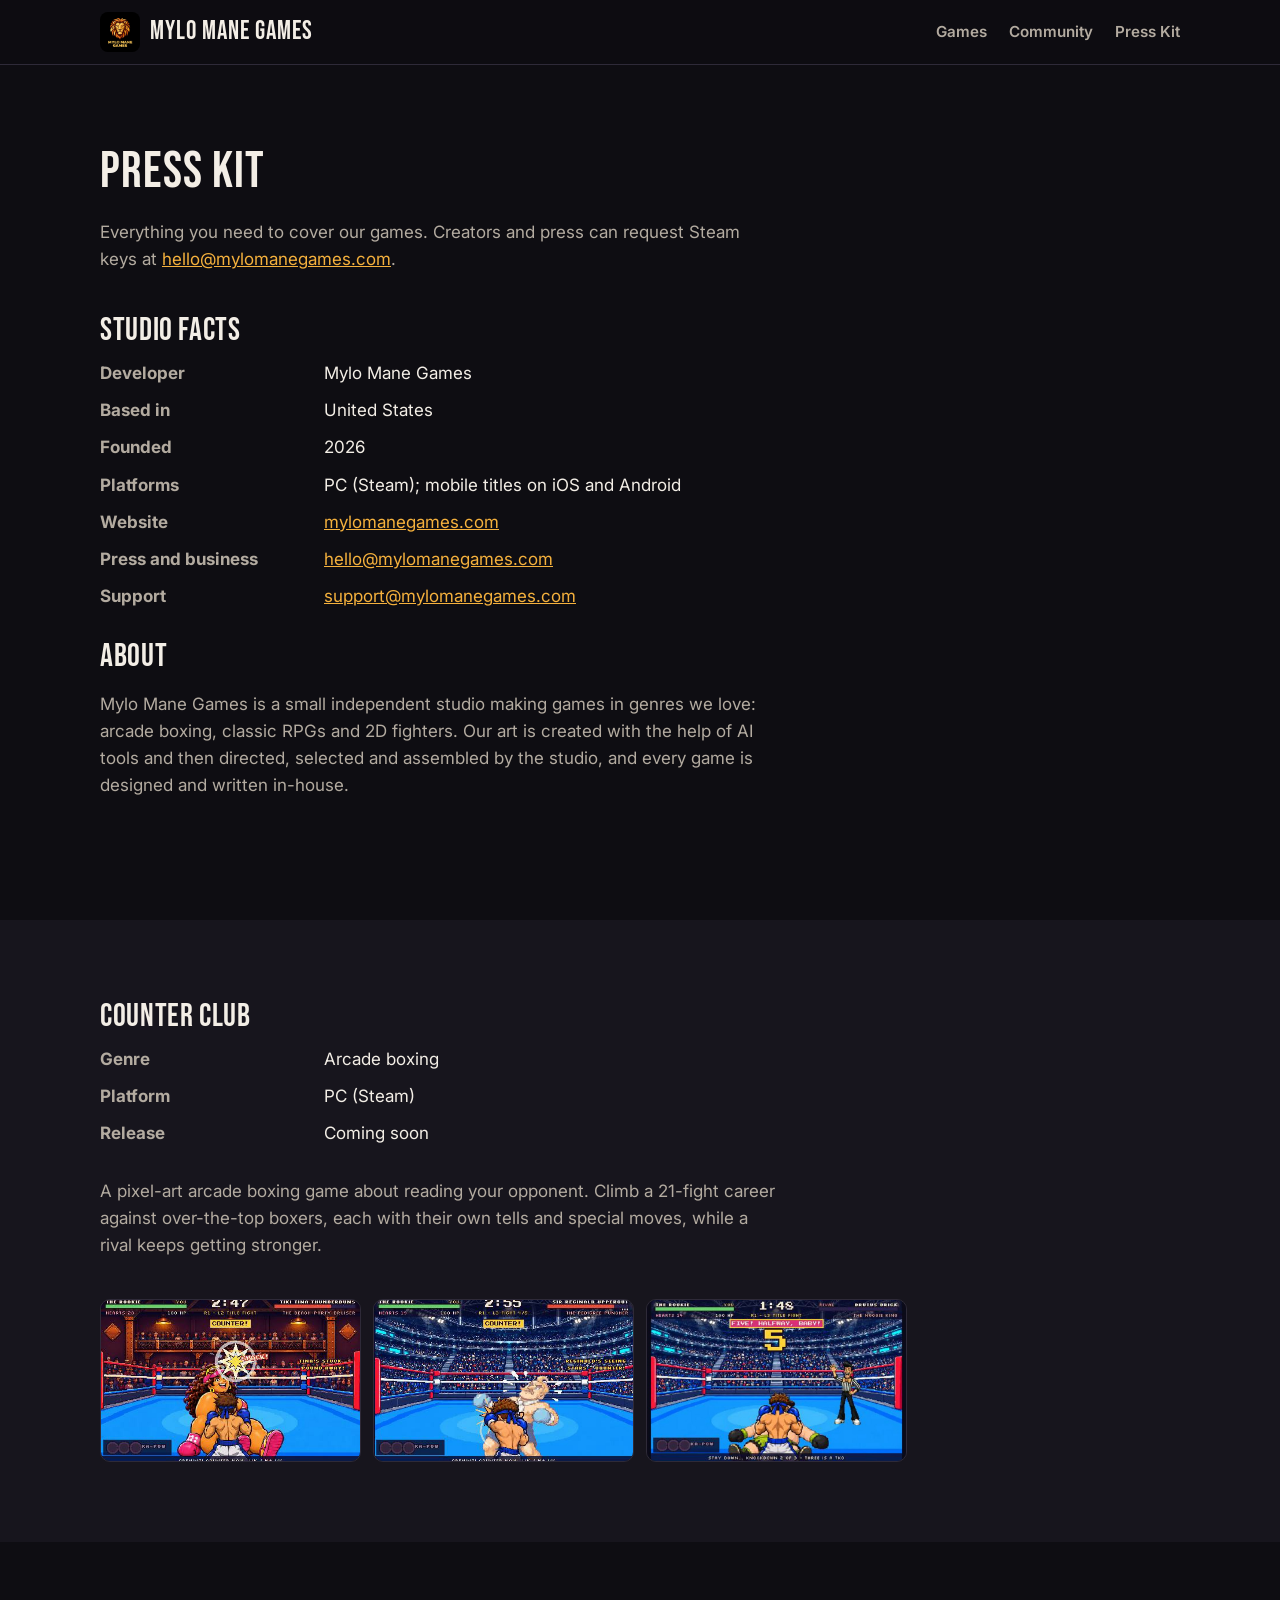
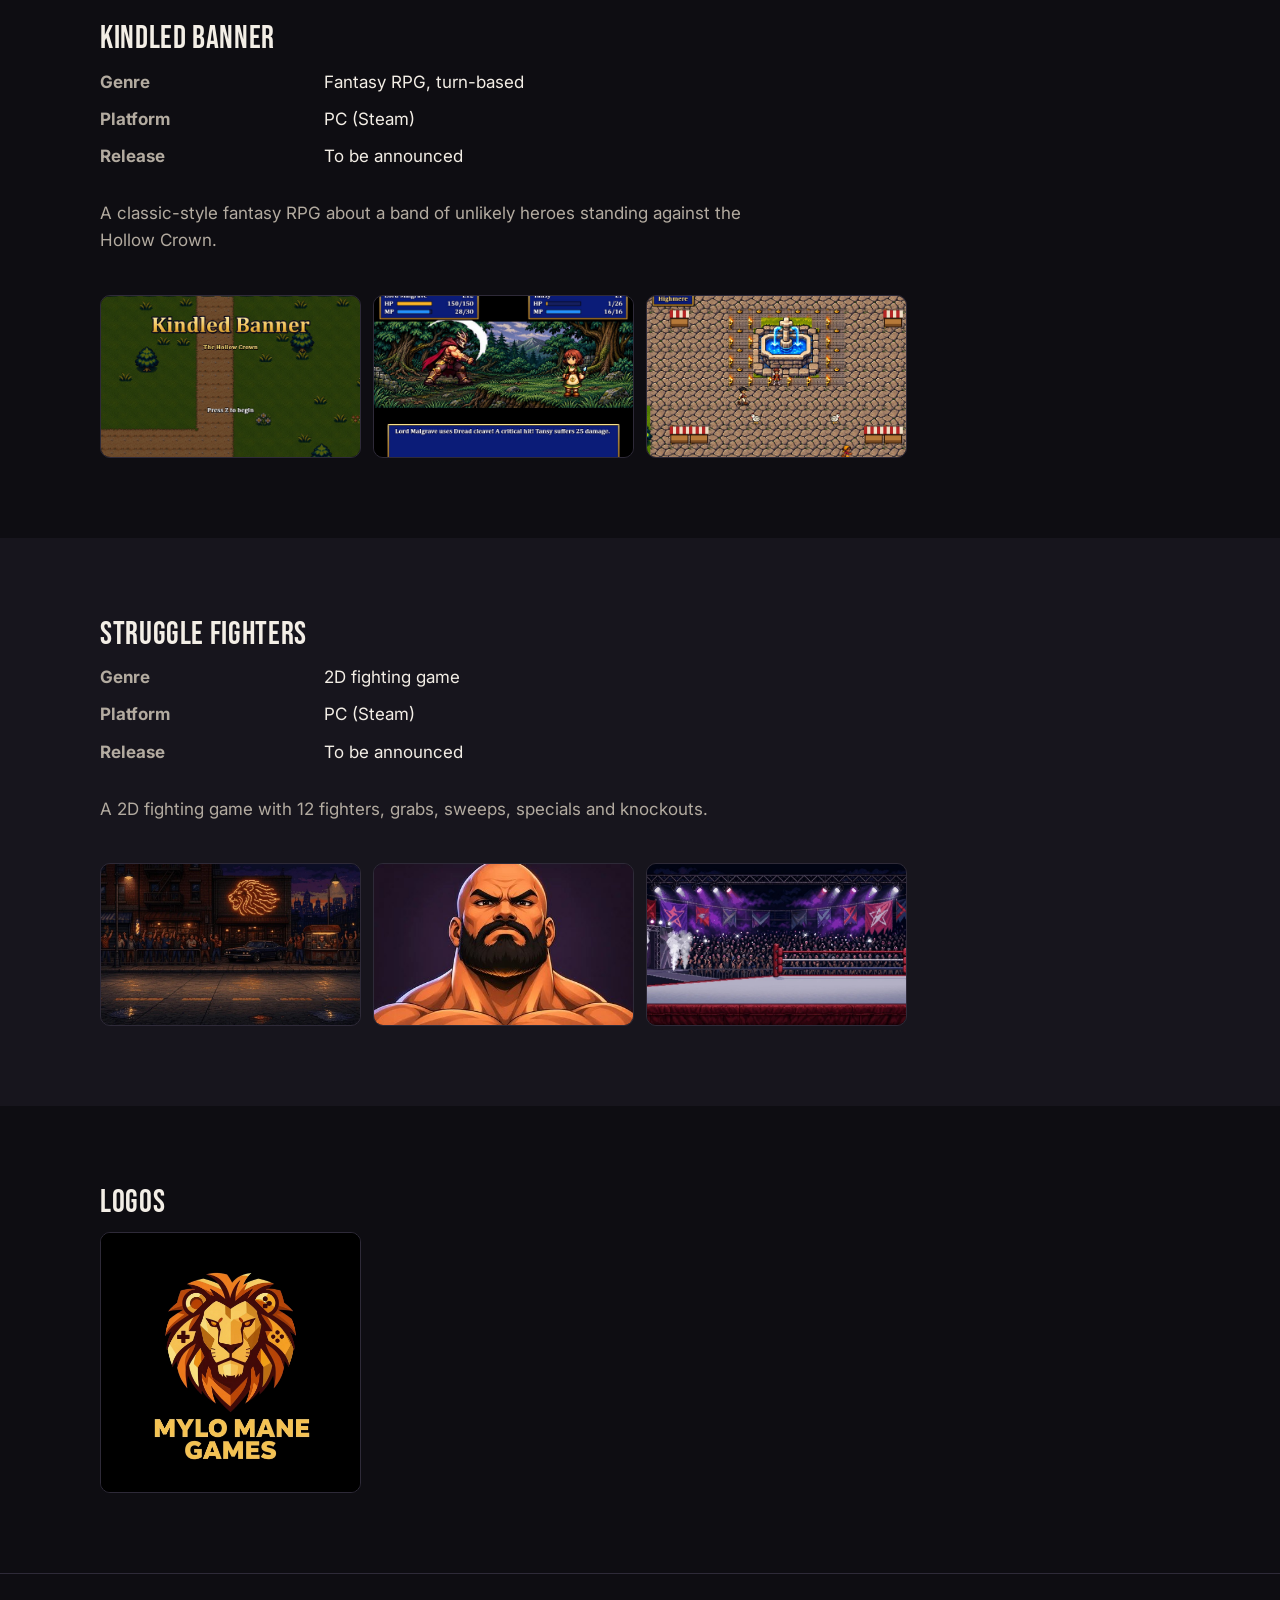
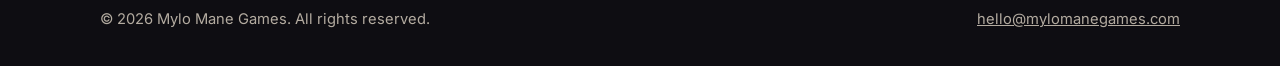
==== presskit.html @ 2e09aabf "Studio website first draft: home page, press kit, game screenshots Co-Authored-By: Claude Opus 5.5 <" ====
<!doctype html>
<html lang="en">
<head>
  <meta charset="utf-8">
  <meta name="viewport" content="width=device-width, initial-scale=1">
  <title>Press Kit | Mylo Mane Games</title>
  <meta name="description" content="Press kit for Mylo Mane Games: studio facts, game descriptions, screenshots, logos and contact.">
  <link rel="icon" href="img/logo.png">
  <link href="https://fonts.googleapis.com/css2?family=Bebas+Neue&family=Inter:wght@400;600;700;800&display=swap" rel="stylesheet">
  <link rel="stylesheet" href="styles.css">
</head>
<body>
  <header class="nav">
    <div class="wrap">
      <a class="brand" href="index.html"><img src="img/logo.png" alt="">Mylo Mane Games</a>
      <nav>
        <a href="index.html#games">Games</a>
        <a href="index.html#join" class="opt">Community</a>
        <a href="presskit.html">Press Kit</a>
      </nav>
    </div>
  </header>

  <main>
    <section>
      <div class="wrap">
        <h2>Press kit</h2>
        <p class="lead">Everything you need to cover our games. Creators and press can request Steam keys at <a href="mailto:hello@mylomanegames.com?subject=Key%20request">hello@mylomanegames.com</a>.</p>

        <h3>Studio facts</h3>
        <dl class="facts">
          <dt>Developer</dt><dd>Mylo Mane Games</dd>
          <dt>Based in</dt><dd>United States</dd>
          <dt>Founded</dt><dd>2026</dd>
          <dt>Platforms</dt><dd>PC (Steam); mobile titles on iOS and Android</dd>
          <dt>Website</dt><dd><a href="https://mylomanegames.com">mylomanegames.com</a></dd>
          <dt>Press and business</dt><dd><a href="mailto:hello@mylomanegames.com">hello@mylomanegames.com</a></dd>
          <dt>Support</dt><dd><a href="mailto:support@mylomanegames.com">support@mylomanegames.com</a></dd>
        </dl>

        <h3>About</h3>
        <p class="lead">Mylo Mane Games is a small independent studio making games in genres we love: arcade boxing, classic RPGs and 2D fighters. Our art is created with the help of AI tools and then directed, selected and assembled by the studio, and every game is designed and written in-house.</p>
      </div>
    </section>

    <section class="alt">
      <div class="wrap">
        <h3>Counter Club</h3>
        <dl class="facts">
          <dt>Genre</dt><dd>Arcade boxing</dd>
          <dt>Platform</dt><dd>PC (Steam)</dd>
          <dt>Release</dt><dd>Coming soon</dd>
        </dl>
        <p class="lead">A pixel-art arcade boxing game about reading your opponent. Climb a 21-fight career against over-the-top boxers, each with their own tells and special moves, while a rival keeps getting stronger.</p>
        <div class="gallery">
          <a href="img/cc-1.jpg"><img class="pixel" src="img/cc-1.jpg" alt="Counter Club screenshot"></a>
          <a href="img/cc-2.jpg"><img class="pixel" src="img/cc-2.jpg" alt="Counter Club screenshot"></a>
          <a href="img/cc-3.jpg"><img class="pixel" src="img/cc-3.jpg" alt="Counter Club screenshot"></a>
        </div>
      </div>
    </section>

    <section>
      <div class="wrap">
        <h3>Kindled Banner</h3>
        <dl class="facts">
          <dt>Genre</dt><dd>Fantasy RPG, turn-based</dd>
          <dt>Platform</dt><dd>PC (Steam)</dd>
          <dt>Release</dt><dd>To be announced</dd>
        </dl>
        <p class="lead">A classic-style fantasy RPG about a band of unlikely heroes standing against the Hollow Crown.</p>
        <div class="gallery">
          <a href="img/kb-1.jpg"><img src="img/kb-1.jpg" alt="Kindled Banner screenshot"></a>
          <a href="img/kb-2.jpg"><img src="img/kb-2.jpg" alt="Kindled Banner screenshot"></a>
          <a href="img/kb-3.jpg"><img src="img/kb-3.jpg" alt="Kindled Banner screenshot"></a>
        </div>
      </div>
    </section>

    <section class="alt">
      <div class="wrap">
        <h3>Struggle Fighters</h3>
        <dl class="facts">
          <dt>Genre</dt><dd>2D fighting game</dd>
          <dt>Platform</dt><dd>PC (Steam)</dd>
          <dt>Release</dt><dd>To be announced</dd>
        </dl>
        <p class="lead">A 2D fighting game with 12 fighters, grabs, sweeps, specials and knockouts.</p>
        <div class="gallery">
          <a href="img/sf-1.jpg"><img src="img/sf-1.jpg" alt="Struggle Fighters screenshot"></a>
          <a href="img/sf-2.jpg"><img src="img/sf-2.jpg" alt="Struggle Fighters screenshot"></a>
          <a href="img/sf-3.jpg"><img src="img/sf-3.jpg" alt="Struggle Fighters screenshot"></a>
        </div>
      </div>
    </section>

    <section>
      <div class="wrap">
        <h3>Logos</h3>
        <div class="gallery">
          <a href="img/logo.png" download><img src="img/logo.png" alt="Mylo Mane Games logo" style="aspect-ratio:1;object-fit:contain;background:#000"></a>
        </div>
      </div>
    </section>
  </main>

  <footer>
    <div class="wrap">
      <span>© 2026 Mylo Mane Games. All rights reserved.</span>
      <span><a href="mailto:hello@mylomanegames.com">hello@mylomanegames.com</a></span>
    </div>
  </footer>
</body>
</html>
---- styles.css ----
:root {
  --bg: #0e0d12;
  --bg2: #17151d;
  --card: #1e1b26;
  --line: #2e2a38;
  --text: #f3eee6;
  --muted: #b3aba0;
  --gold: #f5b13d;
  --orange: #f07a1a;
  --radius: 14px;
}
* { box-sizing: border-box; }
html { scroll-behavior: smooth; }
body {
  margin: 0; background: var(--bg); color: var(--text);
  font-family: "Inter", system-ui, -apple-system, Segoe UI, Roboto, sans-serif;
  line-height: 1.6; font-size: 17px;
}
img { max-width: 100%; display: block; }
a { color: var(--gold); }
h1, h2, h3 { font-family: "Bebas Neue", "Inter", sans-serif; letter-spacing: .02em; line-height: 1.05; margin: 0 0 .4em; font-weight: 400; }
h2 { font-size: clamp(2.2rem, 5vw, 3.2rem); }
h3 { font-size: 2rem; }
.wrap { max-width: 1120px; margin: 0 auto; padding: 0 20px; }

/* nav */
.nav { position: sticky; top: 0; z-index: 10; background: rgba(14,13,18,.88); backdrop-filter: blur(10px); border-bottom: 1px solid var(--line); }
.nav .wrap { display: flex; align-items: center; justify-content: space-between; height: 64px; gap: 16px; }
.brand { display: flex; align-items: center; gap: 10px; text-decoration: none; color: var(--text); font-family: "Bebas Neue", sans-serif; font-size: 1.6rem; letter-spacing: .04em; }
.brand img { width: 40px; height: 40px; border-radius: 8px; object-fit: cover; }
.nav nav { display: flex; gap: 22px; }
.nav nav a { color: var(--muted); text-decoration: none; font-weight: 600; font-size: .95rem; }
.nav nav a:hover { color: var(--text); }
@media (max-width: 640px) { .nav nav a.opt { display: none; } .nav nav { gap: 14px; } }

/* hero */
.hero { position: relative; overflow: hidden; padding: 90px 0 80px; text-align: center;
  background: radial-gradient(ellipse at 50% 0%, rgba(240,122,26,.25), transparent 60%), var(--bg); }
.hero .logo { width: min(320px, 70vw); margin: 0 auto 26px; border-radius: 22px; box-shadow: 0 20px 60px rgba(0,0,0,.5); }
.hero h1 { font-size: clamp(2.8rem, 8vw, 5rem); }
.hero h1 span { color: var(--gold); }
.hero p { color: var(--muted); max-width: 620px; margin: 0 auto 30px; font-size: 1.15rem; }
.btns { display: flex; gap: 12px; justify-content: center; flex-wrap: wrap; }
.btn { display: inline-block; padding: 13px 24px; border-radius: 999px; font-weight: 700; text-decoration: none; border: 2px solid transparent; }
.btn.primary { background: linear-gradient(135deg, var(--gold), var(--orange)); color: #1a1208; }
.btn.ghost { border-color: var(--line); color: var(--text); }
.btn.ghost:hover { border-color: var(--gold); }

/* sections */
section { padding: 80px 0; }
.alt { background: var(--bg2); }
.lead { color: var(--muted); max-width: 680px; margin-bottom: 40px; }

/* game cards */
.game { display: grid; grid-template-columns: 1.25fr 1fr; gap: 36px; align-items: center; margin-bottom: 70px; }
.game:last-child { margin-bottom: 0; }
.game.flip .shots { order: 2; }
@media (max-width: 860px) { .game { grid-template-columns: 1fr; } .game.flip .shots { order: 0; } }
.shots { display: grid; grid-template-columns: 1fr 1fr; gap: 10px; }
.shots img { border-radius: 10px; border: 1px solid var(--line); width: 100%; aspect-ratio: 16/10; object-fit: cover; }
.shots img:first-child { grid-column: span 2; }
.shots img.pixel { image-rendering: pixelated; }
.tag { display: inline-block; font-size: .78rem; font-weight: 800; text-transform: uppercase; letter-spacing: .08em; padding: 4px 10px; border-radius: 999px; background: rgba(245,177,61,.14); color: var(--gold); margin-bottom: 12px; }
.game p { color: var(--muted); }
.game ul { color: var(--muted); padding-left: 1.1em; margin: 0 0 22px; }

/* join */
.join { text-align: center; }
.join-grid { display: grid; grid-template-columns: repeat(auto-fit, minmax(260px, 1fr)); gap: 18px; margin-top: 30px; text-align: left; }
.panel { background: var(--card); border: 1px solid var(--line); border-radius: var(--radius); padding: 26px; }
.panel h3 { font-size: 1.7rem; }
.panel p { color: var(--muted); margin-top: 0; }
form.signup { display: flex; gap: 8px; flex-wrap: wrap; }
form.signup input { flex: 1 1 180px; padding: 12px 14px; border-radius: 10px; border: 1px solid var(--line); background: var(--bg); color: var(--text); font-size: 1rem; }
form.signup button { border: 0; cursor: pointer; font-size: 1rem; }

footer { border-top: 1px solid var(--line); padding: 34px 0; color: var(--muted); font-size: .92rem; }
footer .wrap { display: flex; justify-content: space-between; flex-wrap: wrap; gap: 14px; }
footer a { color: var(--muted); }

/* press kit */
.facts { display: grid; grid-template-columns: 200px 1fr; gap: 10px 24px; margin: 0 0 30px; }
.facts dt { color: var(--muted); font-weight: 700; }
.facts dd { margin: 0; }
@media (max-width: 600px) { .facts { grid-template-columns: 1fr; } .facts dd { margin-bottom: 10px; } }
.gallery { display: grid; grid-template-columns: repeat(auto-fill, minmax(240px, 1fr)); gap: 12px; }
.gallery a img { border-radius: 10px; border: 1px solid var(--line); aspect-ratio: 16/10; object-fit: cover; width: 100%; }
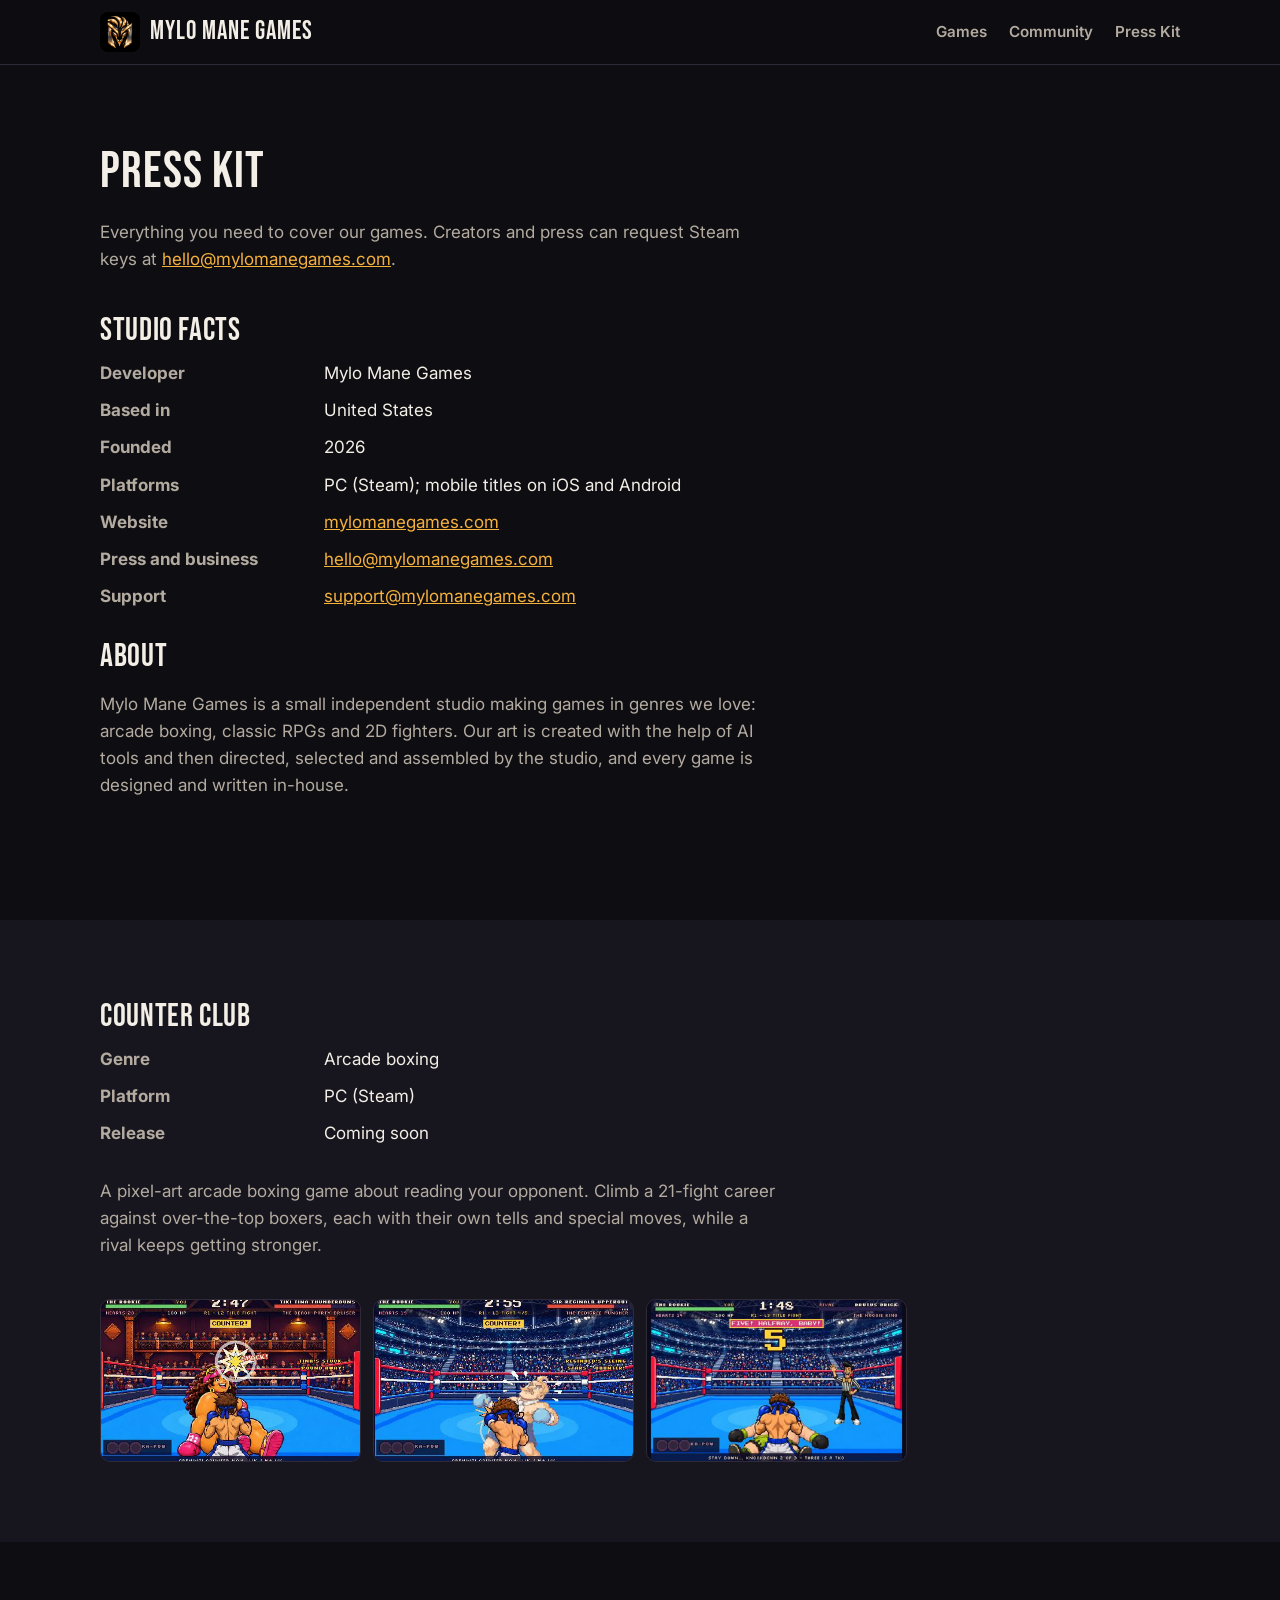
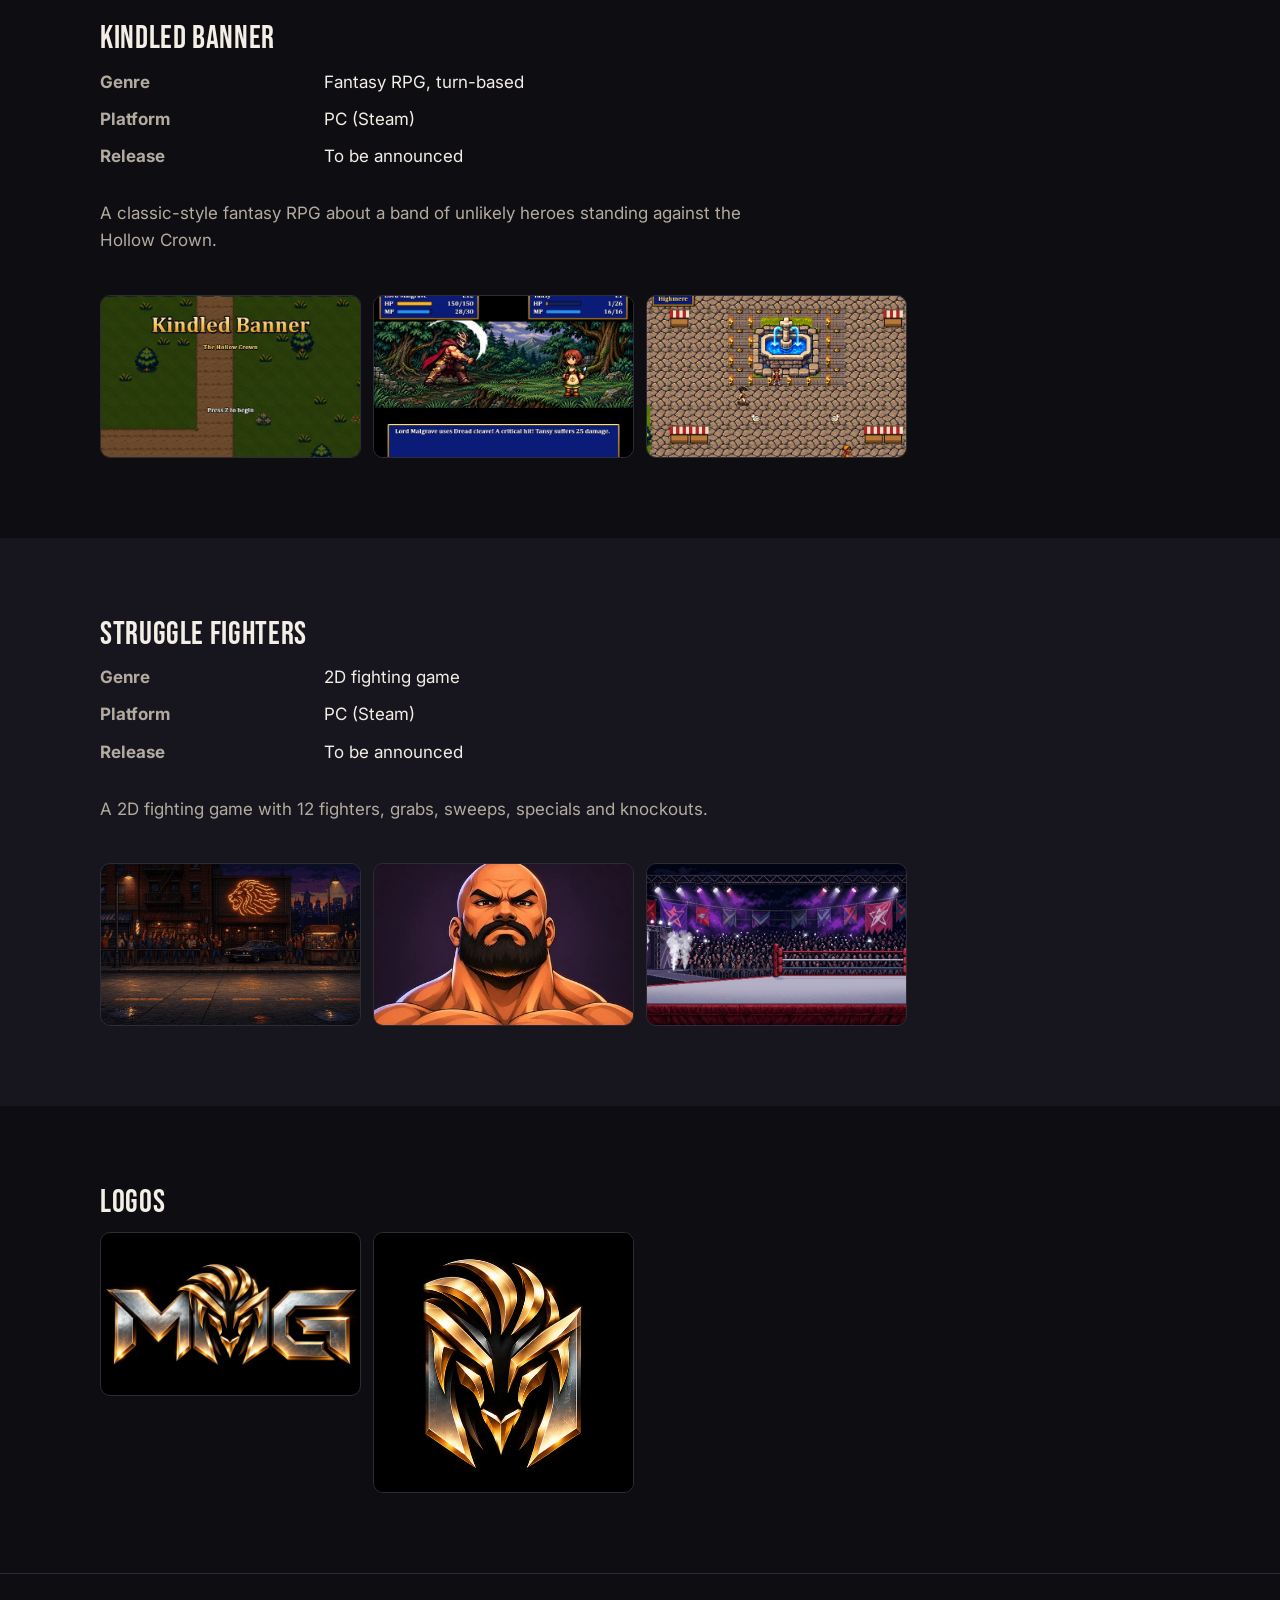
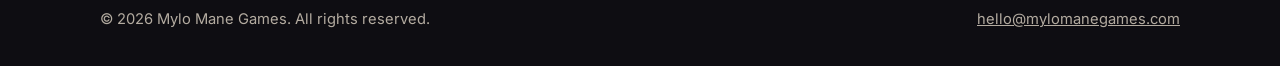
==== commit 66b6124e: "Use the official MMG logo and lion-M icon Co-Authored-By: Claude Opus 5.5 <noreply@anthropic.com>" ====
--- a/presskit.html
+++ b/presskit.html
@@ -5,14 +5,14 @@
   <meta name="viewport" content="width=device-width, initial-scale=1">
   <title>Press Kit | Mylo Mane Games</title>
   <meta name="description" content="Press kit for Mylo Mane Games: studio facts, game descriptions, screenshots, logos and contact.">
-  <link rel="icon" href="img/logo.png">
+  <link rel="icon" href="img/favicon.png">
   <link href="https://fonts.googleapis.com/css2?family=Bebas+Neue&family=Inter:wght@400;600;700;800&display=swap" rel="stylesheet">
   <link rel="stylesheet" href="styles.css">
 </head>
 <body>
   <header class="nav">
     <div class="wrap">
-      <a class="brand" href="index.html"><img src="img/logo.png" alt="">Mylo Mane Games</a>
+      <a class="brand" href="index.html"><img src="img/icon.png" alt="">Mylo Mane Games</a>
       <nav>
         <a href="index.html#games">Games</a>
         <a href="index.html#join" class="opt">Community</a>
@@ -98,7 +98,8 @@
       <div class="wrap">
         <h3>Logos</h3>
         <div class="gallery">
-          <a href="img/logo.png" download><img src="img/logo.png" alt="Mylo Mane Games logo" style="aspect-ratio:1;object-fit:contain;background:#000"></a>
+          <a href="img/logo-wide.jpg" download><img src="img/logo-wide.jpg" alt="Mylo Mane Games logo, wide" style="object-fit:contain;background:#000"></a>
+          <a href="img/icon.png" download><img src="img/icon.png" alt="Mylo Mane Games icon" style="aspect-ratio:1;object-fit:contain;background:#000"></a>
         </div>
       </div>
     </section>
--- a/styles.css
+++ b/styles.css
@@ -36,7 +36,7 @@
 /* hero */
 .hero { position: relative; overflow: hidden; padding: 90px 0 80px; text-align: center;
   background: radial-gradient(ellipse at 50% 0%, rgba(240,122,26,.25), transparent 60%), var(--bg); }
-.hero .logo { width: min(320px, 70vw); margin: 0 auto 26px; border-radius: 22px; box-shadow: 0 20px 60px rgba(0,0,0,.5); }
+.hero .logo { width: min(620px, 92vw); margin: 0 auto 26px; mix-blend-mode: lighten; }
 .hero h1 { font-size: clamp(2.8rem, 8vw, 5rem); }
 .hero h1 span { color: var(--gold); }
 .hero p { color: var(--muted); max-width: 620px; margin: 0 auto 30px; font-size: 1.15rem; }
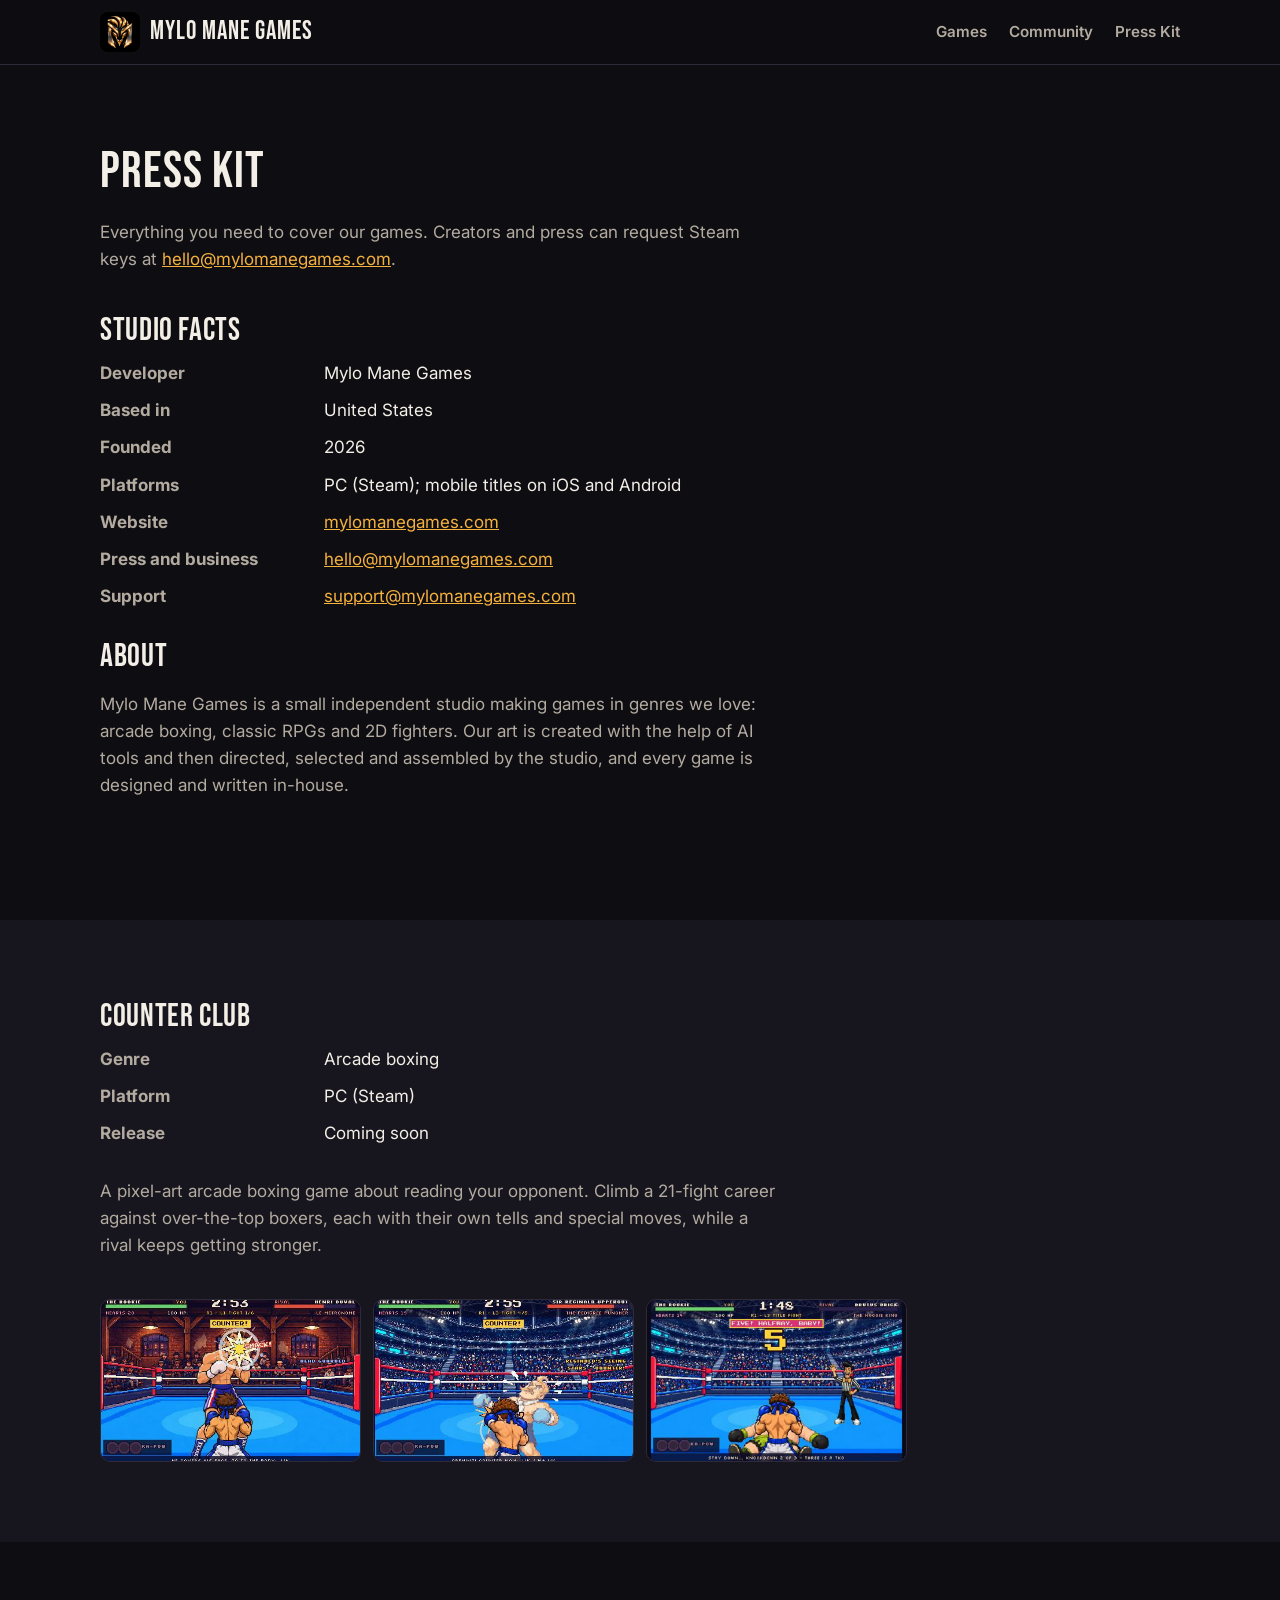
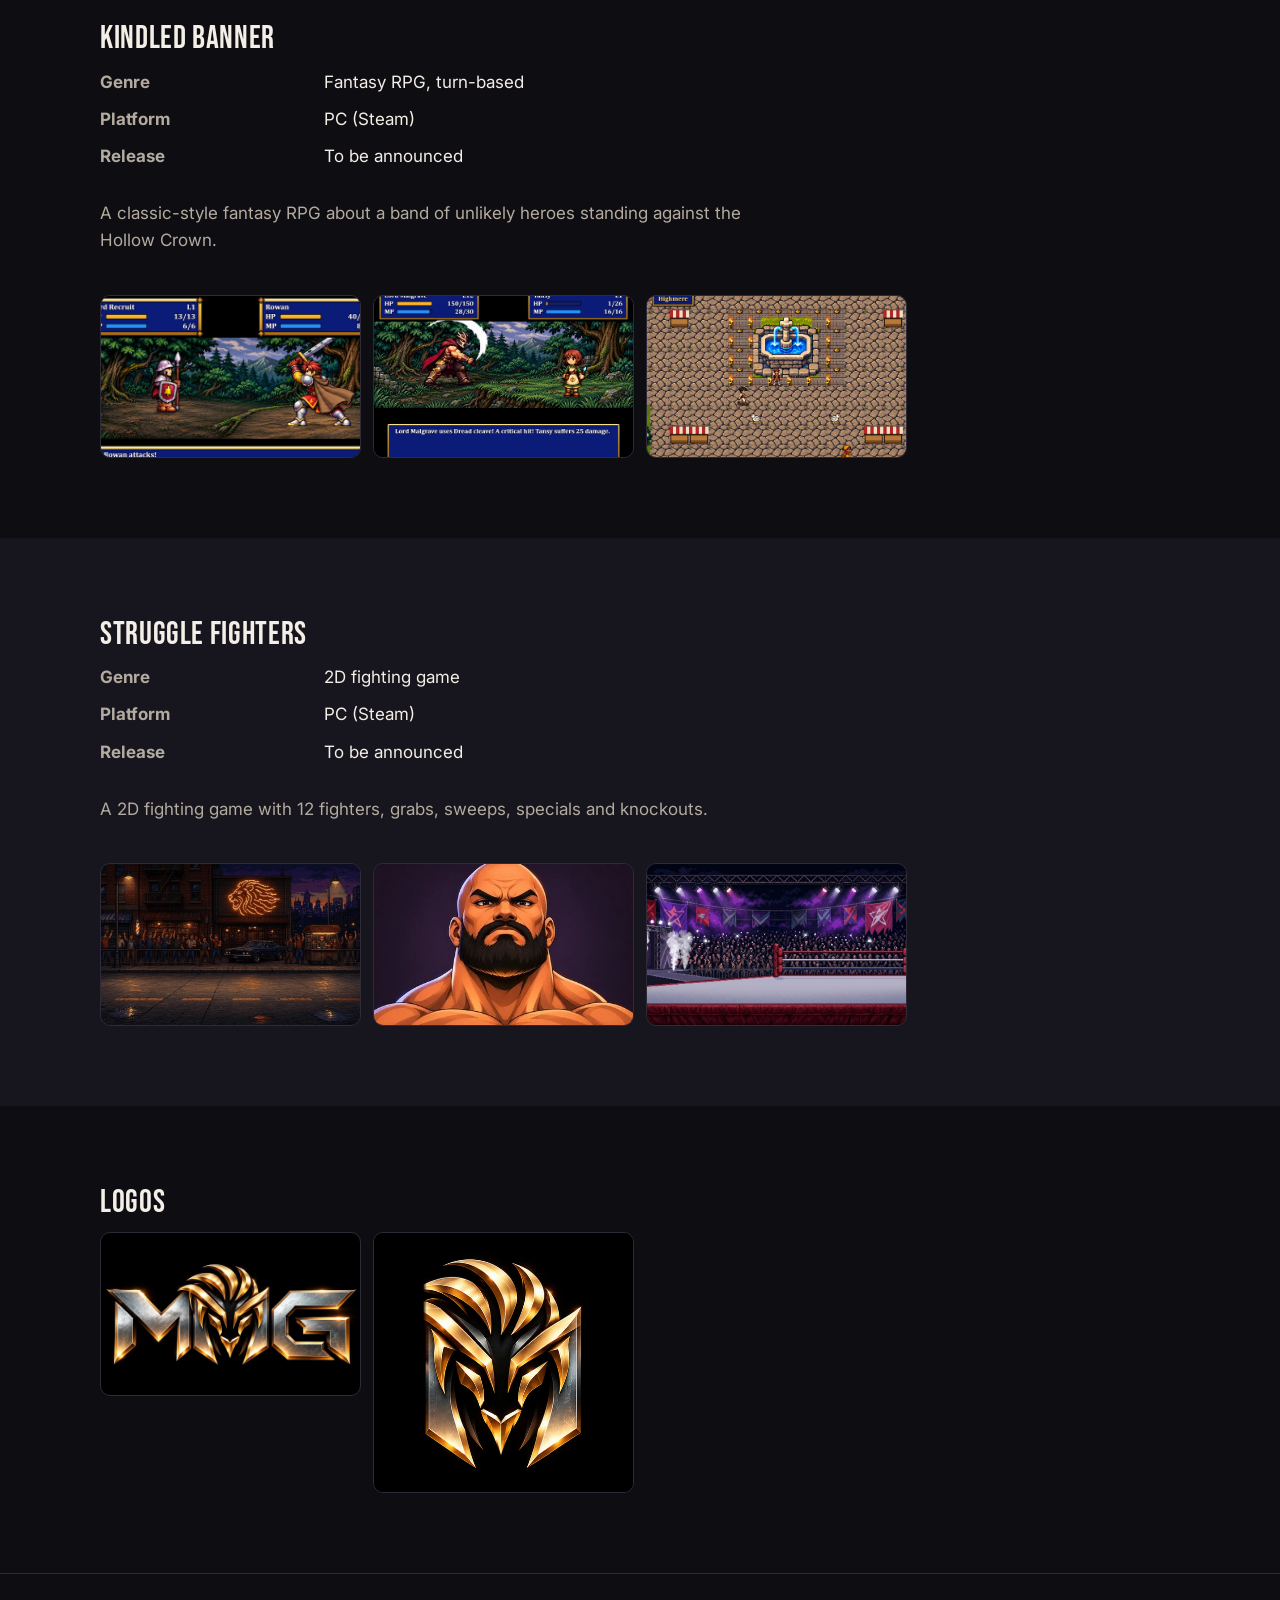
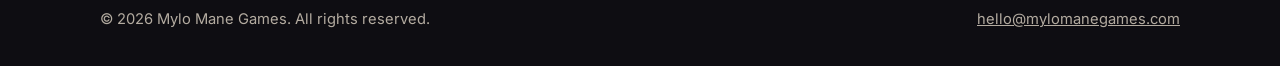
==== commit b0caea61: "Version the stylesheet link so browsers pick up style changes Co-Authored-By: Claude Opus 5.5 <norep" ====
--- a/presskit.html
+++ b/presskit.html
@@ -7,7 +7,7 @@
   <meta name="description" content="Press kit for Mylo Mane Games: studio facts, game descriptions, screenshots, logos and contact.">
   <link rel="icon" href="img/favicon.png">
   <link href="https://fonts.googleapis.com/css2?family=Bebas+Neue&family=Inter:wght@400;600;700;800&display=swap" rel="stylesheet">
-  <link rel="stylesheet" href="styles.css">
+  <link rel="stylesheet" href="styles.css?v=2">
 </head>
 <body>
   <header class="nav">
--- a/styles.css
+++ b/styles.css
@@ -58,7 +58,7 @@
 @media (max-width: 860px) { .game { grid-template-columns: 1fr; } .game.flip .shots { order: 0; } }
 .shots { display: grid; grid-template-columns: 1fr 1fr; gap: 10px; }
 .shots img { border-radius: 10px; border: 1px solid var(--line); width: 100%; aspect-ratio: 16/10; object-fit: cover; }
-.shots img:first-child { grid-column: span 2; }
+.shots img:first-child { grid-column: span 2; aspect-ratio: auto; }
 .shots img.pixel { image-rendering: pixelated; }
 .tag { display: inline-block; font-size: .78rem; font-weight: 800; text-transform: uppercase; letter-spacing: .08em; padding: 4px 10px; border-radius: 999px; background: rgba(245,177,61,.14); color: var(--gold); margin-bottom: 12px; }
 .game p { color: var(--muted); }
